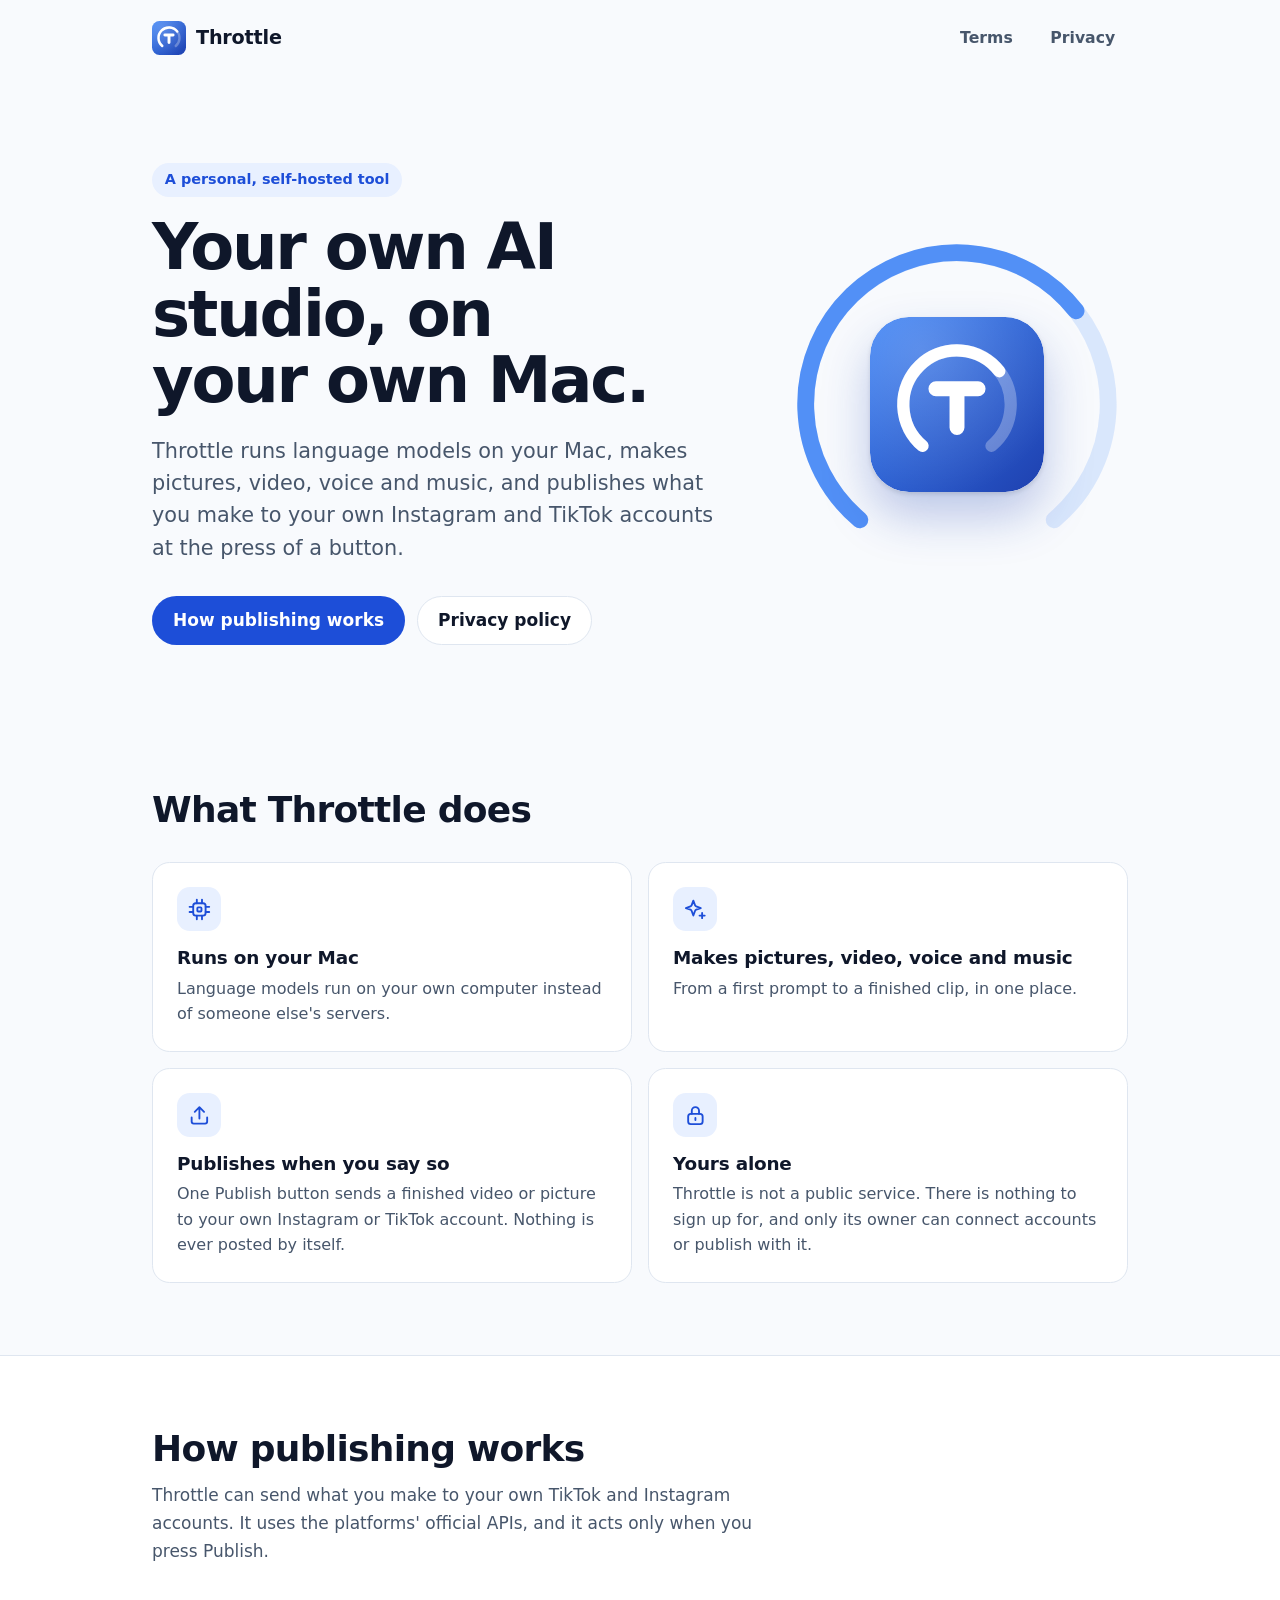
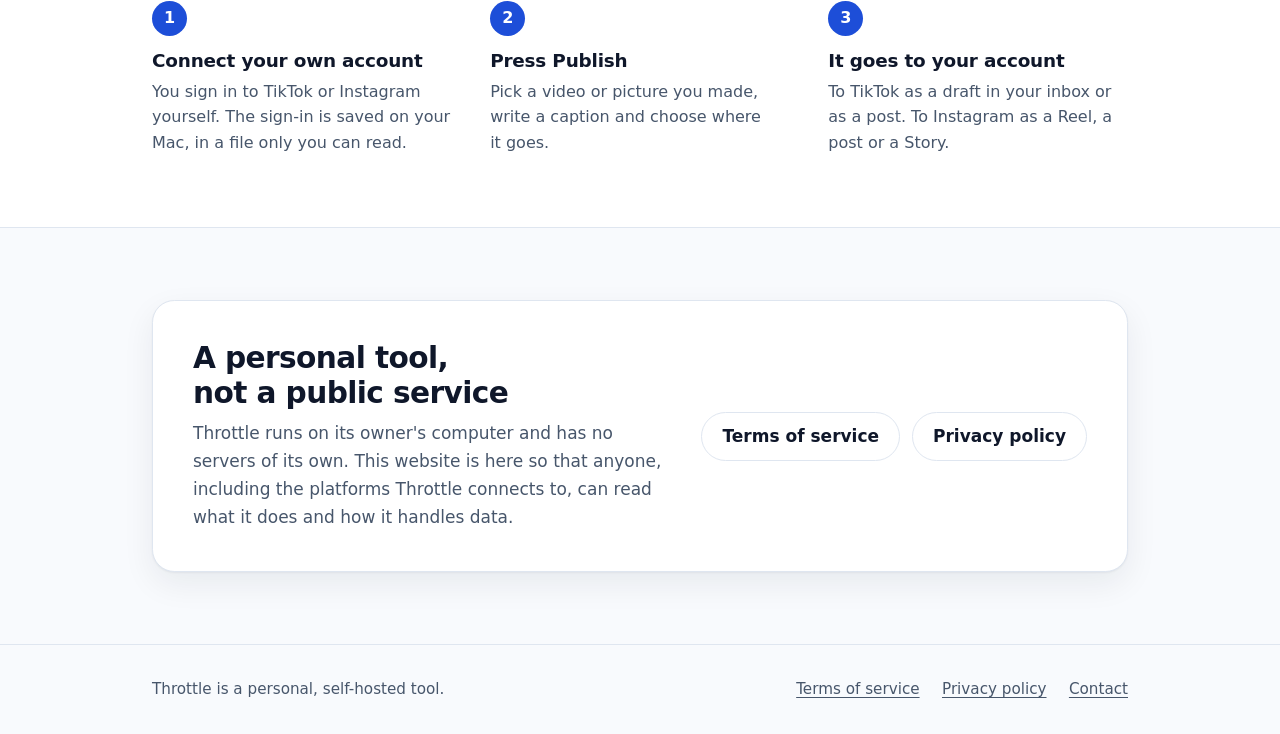
==== index.html @ 97208fbb "startup" ====
<!doctype html>
<html lang="en">
<head>
  <meta charset="utf-8">
  <meta name="viewport" content="width=device-width, initial-scale=1">
  <meta http-equiv="Content-Security-Policy" content="default-src 'none'; style-src 'self'; img-src 'self'; base-uri 'none'; form-action 'none'">
  <title>Throttle: your own AI studio, on your own Mac</title>
  <meta name="description" content="Throttle is a personal, self-hosted AI studio. It runs language models on your own Mac, makes pictures, video, voice and music, and publishes what you make to your own Instagram and TikTok accounts when you press Publish.">
  <meta property="og:type" content="website">
  <meta property="og:site_name" content="Throttle">
  <meta property="og:title" content="Throttle: your own AI studio, on your own Mac">
  <meta property="og:description" content="A personal, self-hosted tool that runs language models locally, makes pictures, video, voice and music, and publishes them to your own accounts when you say so.">
  <meta name="theme-color" content="#f8fafd" media="(prefers-color-scheme: light)">
  <meta name="theme-color" content="#0a1020" media="(prefers-color-scheme: dark)">
  <link rel="icon" href="assets/icon-32.png" sizes="32x32" type="image/png">
  <link rel="icon" href="assets/icon.svg" type="image/svg+xml">
  <link rel="apple-touch-icon" href="assets/icon-180.png">
  <link rel="stylesheet" href="assets/site.css">
</head>
<body>
  <a class="skip" href="#main">Skip to the content</a>

  <header class="top">
    <div class="wrap">
      <a class="brand" href="index.html" aria-current="page">
        <img src="assets/icon.svg" alt="" width="34" height="34">
        <span>Throttle</span>
      </a>
      <nav class="nav" aria-label="Pages">
        <a href="terms.html">Terms</a>
        <a href="privacy.html">Privacy</a>
      </nav>
    </div>
  </header>

  <main id="main">
    <section class="hero">
      <div class="wrap">
        <div>
          <p class="eyebrow">A personal, self-hosted tool</p>
          <h1>Your own AI studio, on your own Mac.</h1>
          <p class="lead">Throttle runs language models on your Mac, makes pictures, video, voice and music, and publishes what you make to your own Instagram and TikTok accounts at the press of a button.</p>
          <div class="actions">
            <a class="button primary" href="#publishing">How publishing works</a>
            <a class="button quiet" href="privacy.html">Privacy policy</a>
          </div>
        </div>
        <div class="emblem" aria-hidden="true">
          <svg class="gauge" viewBox="0 0 400 400">
            <path class="rest" d="M84.3 337.9 A180 180 0 1 1 315.7 337.9"/>
            <path class="pushed" pathLength="100" d="M84.3 337.9 A180 180 0 1 1 341.8 89.2"/>
          </svg>
          <img class="tile" src="assets/icon.svg" alt="" width="176" height="176">
        </div>
      </div>
    </section>

    <section class="band" aria-labelledby="does">
      <div class="wrap">
        <h2 id="does">What Throttle does</h2>
        <ul class="cards">
          <li class="card">
            <div class="glyph">
              <svg viewBox="0 0 24 24" aria-hidden="true"><rect x="6" y="6" width="12" height="12" rx="2.5"/><rect x="10" y="10" width="4" height="4" rx="0.8"/><path d="M9.5 2.5V6M14.5 2.5V6M9.5 18v3.5M14.5 18v3.5M2.5 9.5H6M2.5 14.5H6M18 9.5h3.5M18 14.5h3.5"/></svg>
            </div>
            <h3>Runs on your Mac</h3>
            <p>Language models run on your own computer instead of someone else's servers.</p>
          </li>
          <li class="card">
            <div class="glyph">
              <svg viewBox="0 0 24 24" aria-hidden="true"><path d="M10 3.5l1.6 4.4a2 2 0 0 0 1.2 1.2l4.4 1.6-4.4 1.6a2 2 0 0 0-1.2 1.2L10 17.9l-1.6-4.4a2 2 0 0 0-1.2-1.2l-4.4-1.6 4.4-1.6a2 2 0 0 0 1.2-1.2z"/><path d="M18.5 15.5v5M16 18h5"/></svg>
            </div>
            <h3>Makes pictures, video, voice and music</h3>
            <p>From a first prompt to a finished clip, in one place.</p>
          </li>
          <li class="card">
            <div class="glyph">
              <svg viewBox="0 0 24 24" aria-hidden="true"><path d="M12 15V4M7.5 8.5L12 4l4.5 4.5"/><path d="M4.5 14v4a2 2 0 0 0 2 2h11a2 2 0 0 0 2-2v-4"/></svg>
            </div>
            <h3>Publishes when you say so</h3>
            <p>One Publish button sends a finished video or picture to your own Instagram or TikTok account. Nothing is ever posted by itself.</p>
          </li>
          <li class="card">
            <div class="glyph">
              <svg viewBox="0 0 24 24" aria-hidden="true"><rect x="5" y="10.5" width="14" height="10" rx="2.5"/><path d="M8.5 10.5v-3a3.5 3.5 0 0 1 7 0v3M12 14.5v2"/></svg>
            </div>
            <h3>Yours alone</h3>
            <p>Throttle is not a public service. There is nothing to sign up for, and only its owner can connect accounts or publish with it.</p>
          </li>
        </ul>
      </div>
    </section>

    <section class="band tinted" id="publishing" aria-labelledby="publishing-title">
      <div class="wrap">
        <h2 id="publishing-title">How publishing works</h2>
        <p class="intro">Throttle can send what you make to your own TikTok and Instagram accounts. It uses the platforms' official APIs, and it acts only when you press Publish.</p>
        <ol class="steps">
          <li>
            <h3>Connect your own account</h3>
            <p>You sign in to TikTok or Instagram yourself. The sign-in is saved on your Mac, in a file only you can read.</p>
          </li>
          <li>
            <h3>Press Publish</h3>
            <p>Pick a video or picture you made, write a caption and choose where it goes.</p>
          </li>
          <li>
            <h3>It goes to your account</h3>
            <p>To TikTok as a draft in your inbox or as a post. To Instagram as a Reel, a post or a Story.</p>
          </li>
        </ol>
      </div>
    </section>

    <section class="band" aria-labelledby="personal">
      <div class="wrap">
        <div class="note">
          <div>
            <h2 id="personal">A personal tool, not a public service</h2>
            <p>Throttle runs on its owner's computer and has no servers of its own. This website is here so that anyone, including the platforms Throttle connects to, can read what it does and how it handles data.</p>
          </div>
          <div class="actions">
            <a class="button quiet" href="terms.html">Terms of service</a>
            <a class="button quiet" href="privacy.html">Privacy policy</a>
          </div>
        </div>
      </div>
    </section>
  </main>

  <footer class="foot">
    <div class="wrap">
      <p>Throttle is a personal, self-hosted tool.</p>
      <nav aria-label="Footer">
        <a href="terms.html">Terms of service</a>
        <a href="privacy.html">Privacy policy</a>
        <a href="https://github.com/p0six/throttle-web/issues">Contact</a>
      </nav>
    </div>
  </footer>
</body>
</html>
---- assets/site.css ----
/* Throttle website. Plain CSS, no build step, nothing loaded from other sites. */

:root {
  color-scheme: light dark;

  --bg: #f8fafd;
  --surface: #ffffff;
  --ink: #0f172a;
  --muted: #47566b;
  --line: #dfe6f0;
  --accent: #1d4ed8;
  --accent-ink: #ffffff;
  --accent-soft: #e8f0ff;
  --ring: #3b82f6;
  --shadow: 0 1px 2px rgb(15 23 42 / 0.05), 0 12px 32px rgb(15 23 42 / 0.07);

  --sans: system-ui, -apple-system, "Segoe UI", Roboto, "Helvetica Neue", Arial, sans-serif;
  --round: ui-rounded, "SF Pro Rounded", system-ui, -apple-system, "Segoe UI", Roboto, "Helvetica Neue",
    Arial, sans-serif;

  --page: 66rem;
  --text: 44rem;
  --gutter: clamp(1.25rem, 4vw, 2.5rem);
}

@media (prefers-color-scheme: dark) {
  :root {
    --bg: #0a1020;
    --surface: #111a2f;
    --ink: #e9eefb;
    --muted: #a3b2cc;
    --line: #223050;
    --accent: #8fb6ff;
    --accent-ink: #0a1020;
    --accent-soft: #16233f;
    --ring: #60a5fa;
    --shadow: 0 1px 2px rgb(0 0 0 / 0.3), 0 12px 32px rgb(0 0 0 / 0.35);
  }
}

*,
*::before,
*::after {
  box-sizing: border-box;
}

html {
  -webkit-text-size-adjust: 100%;
  text-size-adjust: 100%;
  scroll-behavior: smooth;
}

body {
  margin: 0;
  min-height: 100vh;
  min-height: 100dvh;
  display: flex;
  flex-direction: column;
  background: var(--bg);
  color: var(--ink);
  font: 1.0625rem/1.65 var(--sans);
  -webkit-font-smoothing: antialiased;
  text-rendering: optimizeLegibility;
}

main {
  flex: 1;
}

img,
svg {
  display: block;
  max-width: 100%;
}

h1,
h2,
h3 {
  margin: 0;
  font-family: var(--round);
  line-height: 1.15;
  letter-spacing: -0.02em;
  text-wrap: balance;
}

p {
  margin: 0;
  text-wrap: pretty;
}

a {
  color: var(--accent);
  text-underline-offset: 0.18em;
  text-decoration-thickness: 0.07em;
}

a:hover {
  text-decoration-thickness: 0.12em;
}

:focus-visible {
  outline: 3px solid var(--ring);
  outline-offset: 3px;
  border-radius: 6px;
}

.wrap {
  width: 100%;
  max-width: var(--page);
  margin-inline: auto;
  padding-inline: var(--gutter);
}

.skip {
  position: absolute;
  left: var(--gutter);
  top: -4rem;
  z-index: 10;
  padding: 0.6rem 1rem;
  border-radius: 0.6rem;
  background: var(--accent);
  color: var(--accent-ink);
  font-weight: 600;
  text-decoration: none;
}

.skip:focus {
  top: 0.75rem;
}

/* ---------------------------------------------------------------- header */

.top {
  padding-block: 1.1rem;
}

.top .wrap {
  display: flex;
  align-items: center;
  justify-content: space-between;
  gap: 1rem;
}

.brand {
  display: inline-flex;
  align-items: center;
  gap: 0.65rem;
  color: var(--ink);
  font: 700 1.2rem/1 var(--round);
  letter-spacing: -0.01em;
  text-decoration: none;
}

.brand img {
  width: 2.1rem;
  height: 2.1rem;
}

.nav {
  display: flex;
  gap: clamp(0.25rem, 2vw, 0.75rem);
}

.nav a {
  padding: 0.45rem 0.8rem;
  border-radius: 999px;
  color: var(--muted);
  font-size: 0.98rem;
  font-weight: 550;
  text-decoration: none;
}

.nav a:hover {
  background: var(--accent-soft);
  color: var(--ink);
}

.nav a[aria-current="page"] {
  background: var(--accent-soft);
  color: var(--accent);
}

/* ------------------------------------------------------------------ hero */

.hero {
  padding-block: clamp(2.5rem, 7vw, 5.5rem) clamp(2.5rem, 6vw, 4.5rem);
}

.hero .wrap {
  display: grid;
  grid-template-columns: minmax(0, 1.25fr) minmax(0, 0.75fr);
  align-items: center;
  gap: clamp(2rem, 5vw, 4rem);
}

.eyebrow {
  display: inline-block;
  margin-bottom: 1.1rem;
  padding: 0.3rem 0.8rem;
  border-radius: 999px;
  background: var(--accent-soft);
  color: var(--accent);
  font-size: 0.9rem;
  font-weight: 600;
}

.hero h1 {
  font-size: clamp(2.3rem, 4.2vw + 1.1rem, 4rem);
  font-weight: 800;
  letter-spacing: -0.035em;
  line-height: 1.04;
}

.hero .lead {
  margin-top: 1.3rem;
  max-width: 36rem;
  color: var(--muted);
  font-size: clamp(1.1rem, 0.6vw + 1rem, 1.3rem);
  line-height: 1.55;
}

.actions {
  display: flex;
  flex-wrap: wrap;
  gap: 0.75rem;
  margin-top: 2rem;
}

.button {
  display: inline-flex;
  align-items: center;
  justify-content: center;
  min-height: 2.9rem;
  padding: 0.6rem 1.25rem;
  border: 1px solid transparent;
  border-radius: 999px;
  font-weight: 600;
  text-decoration: none;
}

.button.primary {
  background: var(--accent);
  color: var(--accent-ink);
}

.button.primary:hover {
  filter: brightness(1.08);
}

.button.quiet {
  border-color: var(--line);
  background: var(--surface);
  color: var(--ink);
}

.button.quiet:hover {
  border-color: var(--ring);
}

/* The app icon, in front of a gauge that fills as far as the throttle is pushed. */
.emblem {
  position: relative;
  justify-self: center;
  width: min(100%, 21rem);
  aspect-ratio: 1;
  display: grid;
  place-items: center;
}

.emblem .gauge {
  position: absolute;
  inset: 0;
  width: 100%;
  height: 100%;
  overflow: visible;
}

.gauge path {
  fill: none;
  stroke: var(--ring);
  stroke-width: 20;
  stroke-linecap: round;
}

.gauge .rest {
  opacity: 0.16;
}

.gauge .pushed {
  opacity: 0.85;
  stroke-dasharray: 100;
  stroke-dashoffset: 0;
  animation: push 1.4s cubic-bezier(0.2, 0.7, 0.2, 1) 0.15s backwards;
}

@keyframes push {
  from {
    stroke-dashoffset: 100;
  }
}

.emblem .tile {
  position: relative;
  width: 52%;
  height: auto;
  border-radius: 22.3%;
  box-shadow: 0 2px 4px rgb(15 23 42 / 0.12), 0 24px 48px rgb(30 64 175 / 0.28);
}

/* -------------------------------------------------------------- sections */

.band {
  padding-block: clamp(2.5rem, 6vw, 4.5rem);
}

.band.tinted {
  border-block: 1px solid var(--line);
  background: var(--surface);
}

.band h2 {
  font-size: clamp(1.6rem, 1.6vw + 1.1rem, 2.25rem);
  font-weight: 750;
}

.band .intro {
  margin-top: 0.7rem;
  max-width: 40rem;
  color: var(--muted);
}

.cards {
  display: grid;
  grid-template-columns: repeat(2, minmax(0, 1fr));
  gap: 1rem;
  margin: 2rem 0 0;
  padding: 0;
  list-style: none;
}

.card {
  padding: 1.5rem;
  border: 1px solid var(--line);
  border-radius: 1.1rem;
  background: var(--surface);
}

.card .glyph {
  width: 2.75rem;
  height: 2.75rem;
  margin-bottom: 1rem;
  padding: 0.6rem;
  border-radius: 0.8rem;
  background: var(--accent-soft);
  color: var(--accent);
}

.glyph svg {
  width: 100%;
  height: 100%;
  fill: none;
  stroke: currentColor;
  stroke-width: 1.8;
  stroke-linecap: round;
  stroke-linejoin: round;
}

.card h3,
.steps h3 {
  font-size: 1.15rem;
  font-weight: 700;
  letter-spacing: -0.01em;
}

.card p,
.steps p {
  margin-top: 0.45rem;
  color: var(--muted);
  font-size: 1rem;
  line-height: 1.6;
}

.steps {
  display: grid;
  grid-template-columns: repeat(3, minmax(0, 1fr));
  gap: clamp(1.25rem, 3vw, 2.5rem);
  margin: 2.25rem 0 0;
  padding: 0;
  list-style: none;
  counter-reset: step;
}

.steps li {
  counter-increment: step;
}

.steps li::before {
  content: counter(step);
  display: grid;
  place-items: center;
  width: 2.2rem;
  height: 2.2rem;
  margin-bottom: 0.9rem;
  border-radius: 50%;
  background: var(--accent);
  color: var(--accent-ink);
  font: 700 1rem/1 var(--round);
}

.note {
  display: grid;
  grid-template-columns: minmax(0, 1fr) auto;
  align-items: center;
  gap: 1.5rem 2.5rem;
  padding: clamp(1.5rem, 4vw, 2.5rem);
  border: 1px solid var(--line);
  border-radius: 1.4rem;
  background: var(--surface);
  box-shadow: var(--shadow);
}

.note h2 {
  font-size: clamp(1.4rem, 1.2vw + 1.05rem, 1.85rem);
}

.note p {
  margin-top: 0.6rem;
  max-width: 38rem;
  color: var(--muted);
}

.note .actions {
  margin-top: 0;
}

/* ----------------------------------------------- terms and privacy pages */

.doc {
  padding-block: clamp(2rem, 5vw, 3.5rem) clamp(3rem, 7vw, 5rem);
}

.doc .wrap {
  max-width: calc(var(--text) + 2 * var(--gutter));
}

.doc h1 {
  font-size: clamp(2rem, 2.6vw + 1.2rem, 3rem);
  font-weight: 800;
  letter-spacing: -0.03em;
}

.doc .dated {
  margin-top: 0.75rem;
  color: var(--muted);
  font-size: 0.98rem;
}

.doc .opening {
  margin-top: 1.75rem;
  font-size: 1.15rem;
  line-height: 1.6;
}

.doc h2 {
  margin-top: 2.6rem;
  font-size: 1.4rem;
  font-weight: 750;
  letter-spacing: -0.015em;
  scroll-margin-top: 1.5rem;
}

.doc p,
.doc ul,
.doc ol {
  margin-top: 0.9rem;
}

.doc ul,
.doc ol {
  margin-bottom: 0;
  padding-left: 1.3rem;
}

.doc li + li {
  margin-top: 0.45rem;
}

.doc li::marker {
  color: var(--accent);
}

.doc strong {
  font-weight: 650;
}

.short {
  margin-top: 1.75rem;
  padding: 1.25rem 1.5rem;
  border: 1px solid var(--line);
  border-left: 4px solid var(--ring);
  border-radius: 0.9rem;
  background: var(--surface);
}

.short h2 {
  margin-top: 0;
  font-size: 1.05rem;
  letter-spacing: 0;
}

.short ul {
  margin-top: 0.6rem;
}

/* ---------------------------------------------------------------- footer */

.foot {
  padding-block: 2rem;
  border-top: 1px solid var(--line);
  color: var(--muted);
  font-size: 0.95rem;
}

.foot .wrap {
  display: flex;
  flex-wrap: wrap;
  align-items: center;
  justify-content: space-between;
  gap: 0.75rem 2rem;
}

.foot nav {
  display: flex;
  flex-wrap: wrap;
  gap: 0.4rem 1.4rem;
}

.foot a {
  color: var(--muted);
}

.foot a:hover {
  color: var(--ink);
}

/* ------------------------------------------------------------ small screens */

@media (max-width: 52rem) {
  .hero .wrap {
    grid-template-columns: minmax(0, 1fr);
  }

  .emblem {
    grid-row: 1;
    justify-self: start;
    width: 9.5rem;
    margin-left: -0.6rem;
  }

  .steps {
    grid-template-columns: minmax(0, 1fr);
  }

  .steps li {
    display: grid;
    grid-template-columns: auto minmax(0, 1fr);
    column-gap: 1rem;
  }

  .steps li::before {
    grid-row: span 2;
    margin-bottom: 0;
  }

  .note {
    grid-template-columns: minmax(0, 1fr);
  }
}

@media (max-width: 38rem) {
  .cards {
    grid-template-columns: minmax(0, 1fr);
  }

  .brand span {
    font-size: 1.1rem;
  }

  /* two buttons that don't fit side by side: each gets the full width */
  .actions .button {
    flex: 1 1 auto;
  }

  .nav a {
    padding-inline: 0.6rem;
  }
}

@media (prefers-reduced-motion: reduce) {
  html {
    scroll-behavior: auto;
  }

  .gauge .pushed {
    animation: none;
  }
}

@media print {
  .top,
  .foot nav,
  .skip {
    display: none;
  }

  body {
    background: #fff;
    color: #000;
    font-size: 11pt;
  }

  .short {
    background: none;
  }

  a {
    color: inherit;
  }
}
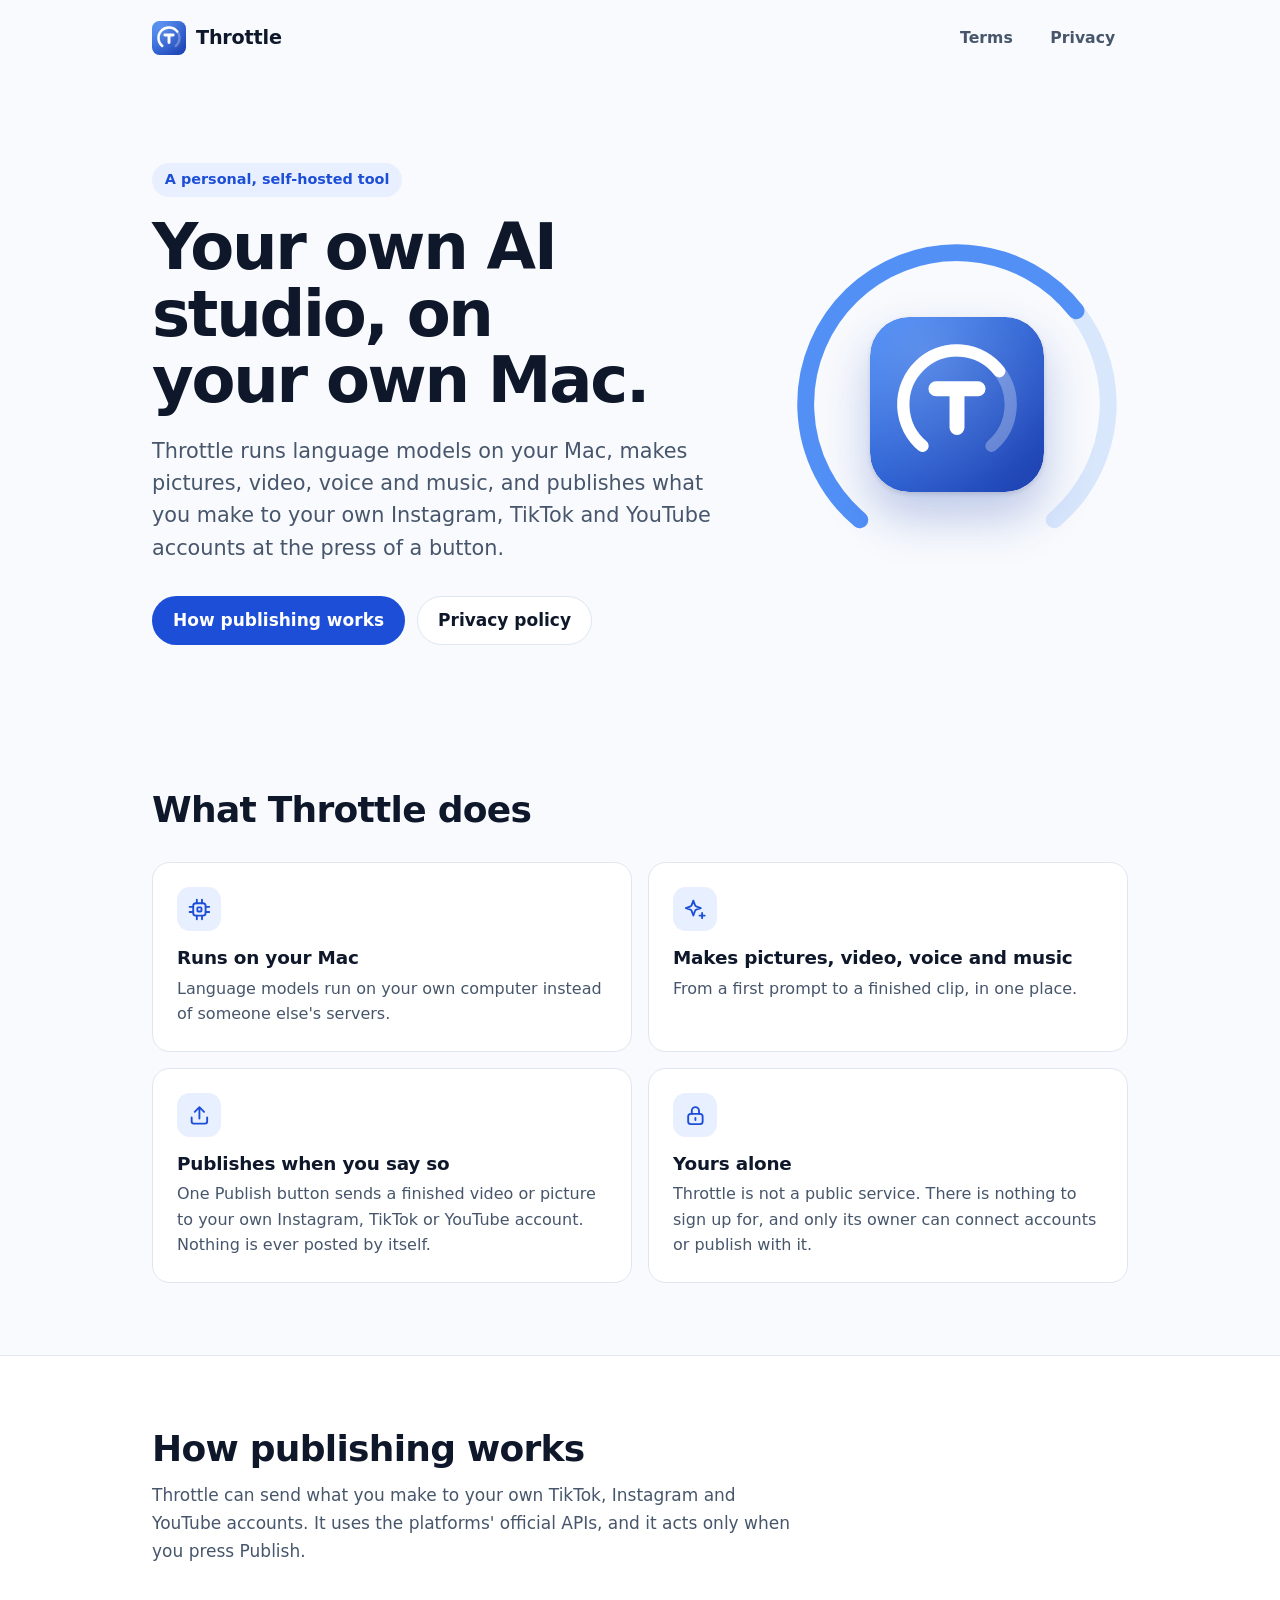
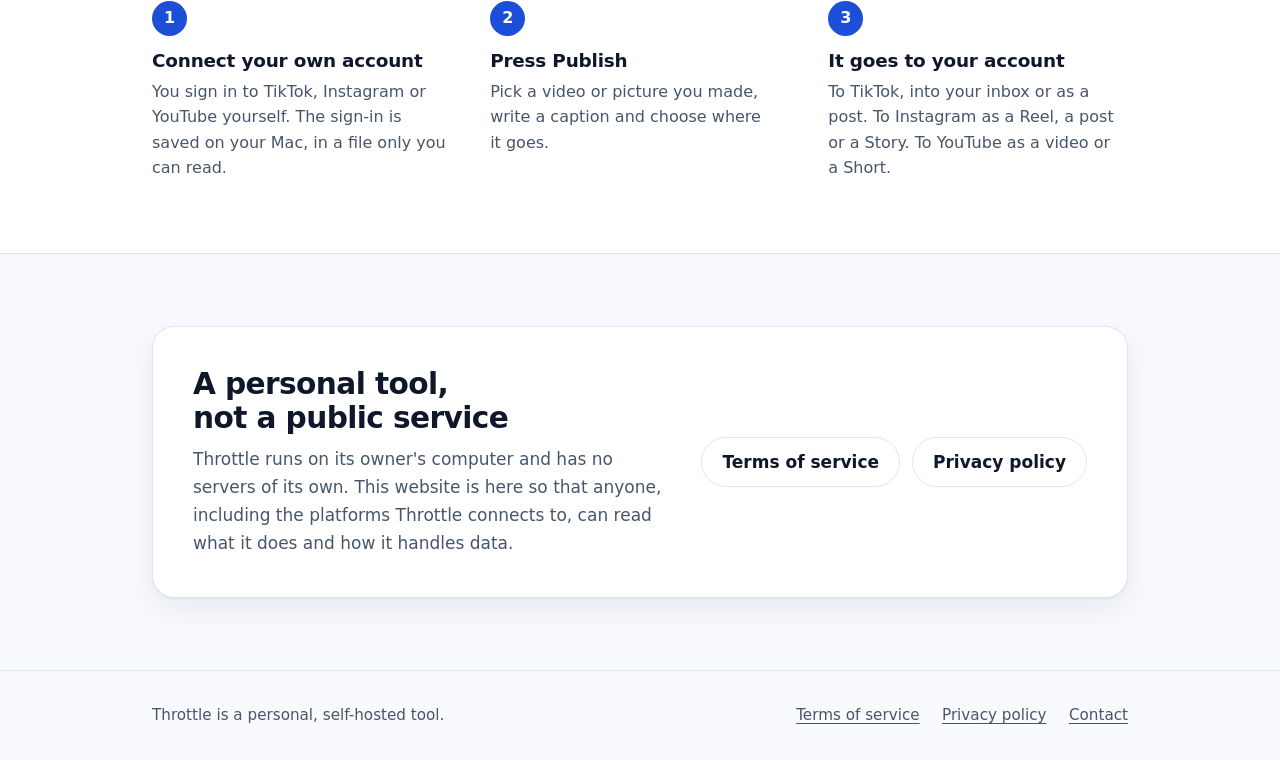
==== commit 1b65b084: "Name YouTube" ====
--- a/index.html
+++ b/index.html
@@ -5,7 +5,7 @@
   <meta name="viewport" content="width=device-width, initial-scale=1">
   <meta http-equiv="Content-Security-Policy" content="default-src 'none'; style-src 'self'; img-src 'self'; base-uri 'none'; form-action 'none'">
   <title>Throttle: your own AI studio, on your own Mac</title>
-  <meta name="description" content="Throttle is a personal, self-hosted AI studio. It runs language models on your own Mac, makes pictures, video, voice and music, and publishes what you make to your own Instagram and TikTok accounts when you press Publish.">
+  <meta name="description" content="Throttle is a personal, self-hosted AI studio. It runs language models on your own Mac, makes pictures, video, voice and music, and publishes what you make to your own Instagram, TikTok and YouTube accounts when you press Publish.">
   <meta property="og:type" content="website">
   <meta property="og:site_name" content="Throttle">
   <meta property="og:title" content="Throttle: your own AI studio, on your own Mac">
@@ -39,7 +39,7 @@
         <div>
           <p class="eyebrow">A personal, self-hosted tool</p>
           <h1>Your own AI studio, on your own Mac.</h1>
-          <p class="lead">Throttle runs language models on your Mac, makes pictures, video, voice and music, and publishes what you make to your own Instagram and TikTok accounts at the press of a button.</p>
+          <p class="lead">Throttle runs language models on your Mac, makes pictures, video, voice and music, and publishes what you make to your own Instagram, TikTok and YouTube accounts at the press of a button.</p>
           <div class="actions">
             <a class="button primary" href="#publishing">How publishing works</a>
             <a class="button quiet" href="privacy.html">Privacy policy</a>
@@ -78,7 +78,7 @@
               <svg viewBox="0 0 24 24" aria-hidden="true"><path d="M12 15V4M7.5 8.5L12 4l4.5 4.5"/><path d="M4.5 14v4a2 2 0 0 0 2 2h11a2 2 0 0 0 2-2v-4"/></svg>
             </div>
             <h3>Publishes when you say so</h3>
-            <p>One Publish button sends a finished video or picture to your own Instagram or TikTok account. Nothing is ever posted by itself.</p>
+            <p>One Publish button sends a finished video or picture to your own Instagram, TikTok or YouTube account. Nothing is ever posted by itself.</p>
           </li>
           <li class="card">
             <div class="glyph">
@@ -94,11 +94,11 @@
     <section class="band tinted" id="publishing" aria-labelledby="publishing-title">
       <div class="wrap">
         <h2 id="publishing-title">How publishing works</h2>
-        <p class="intro">Throttle can send what you make to your own TikTok and Instagram accounts. It uses the platforms' official APIs, and it acts only when you press Publish.</p>
+        <p class="intro">Throttle can send what you make to your own TikTok, Instagram and YouTube accounts. It uses the platforms' official APIs, and it acts only when you press Publish.</p>
         <ol class="steps">
           <li>
             <h3>Connect your own account</h3>
-            <p>You sign in to TikTok or Instagram yourself. The sign-in is saved on your Mac, in a file only you can read.</p>
+            <p>You sign in to TikTok, Instagram or YouTube yourself. The sign-in is saved on your Mac, in a file only you can read.</p>
           </li>
           <li>
             <h3>Press Publish</h3>
@@ -106,7 +106,7 @@
           </li>
           <li>
             <h3>It goes to your account</h3>
-            <p>To TikTok as a draft in your inbox or as a post. To Instagram as a Reel, a post or a Story.</p>
+            <p>To TikTok, into your inbox or as a post. To Instagram as a Reel, a post or a Story. To YouTube as a video or a Short.</p>
           </li>
         </ol>
       </div>
